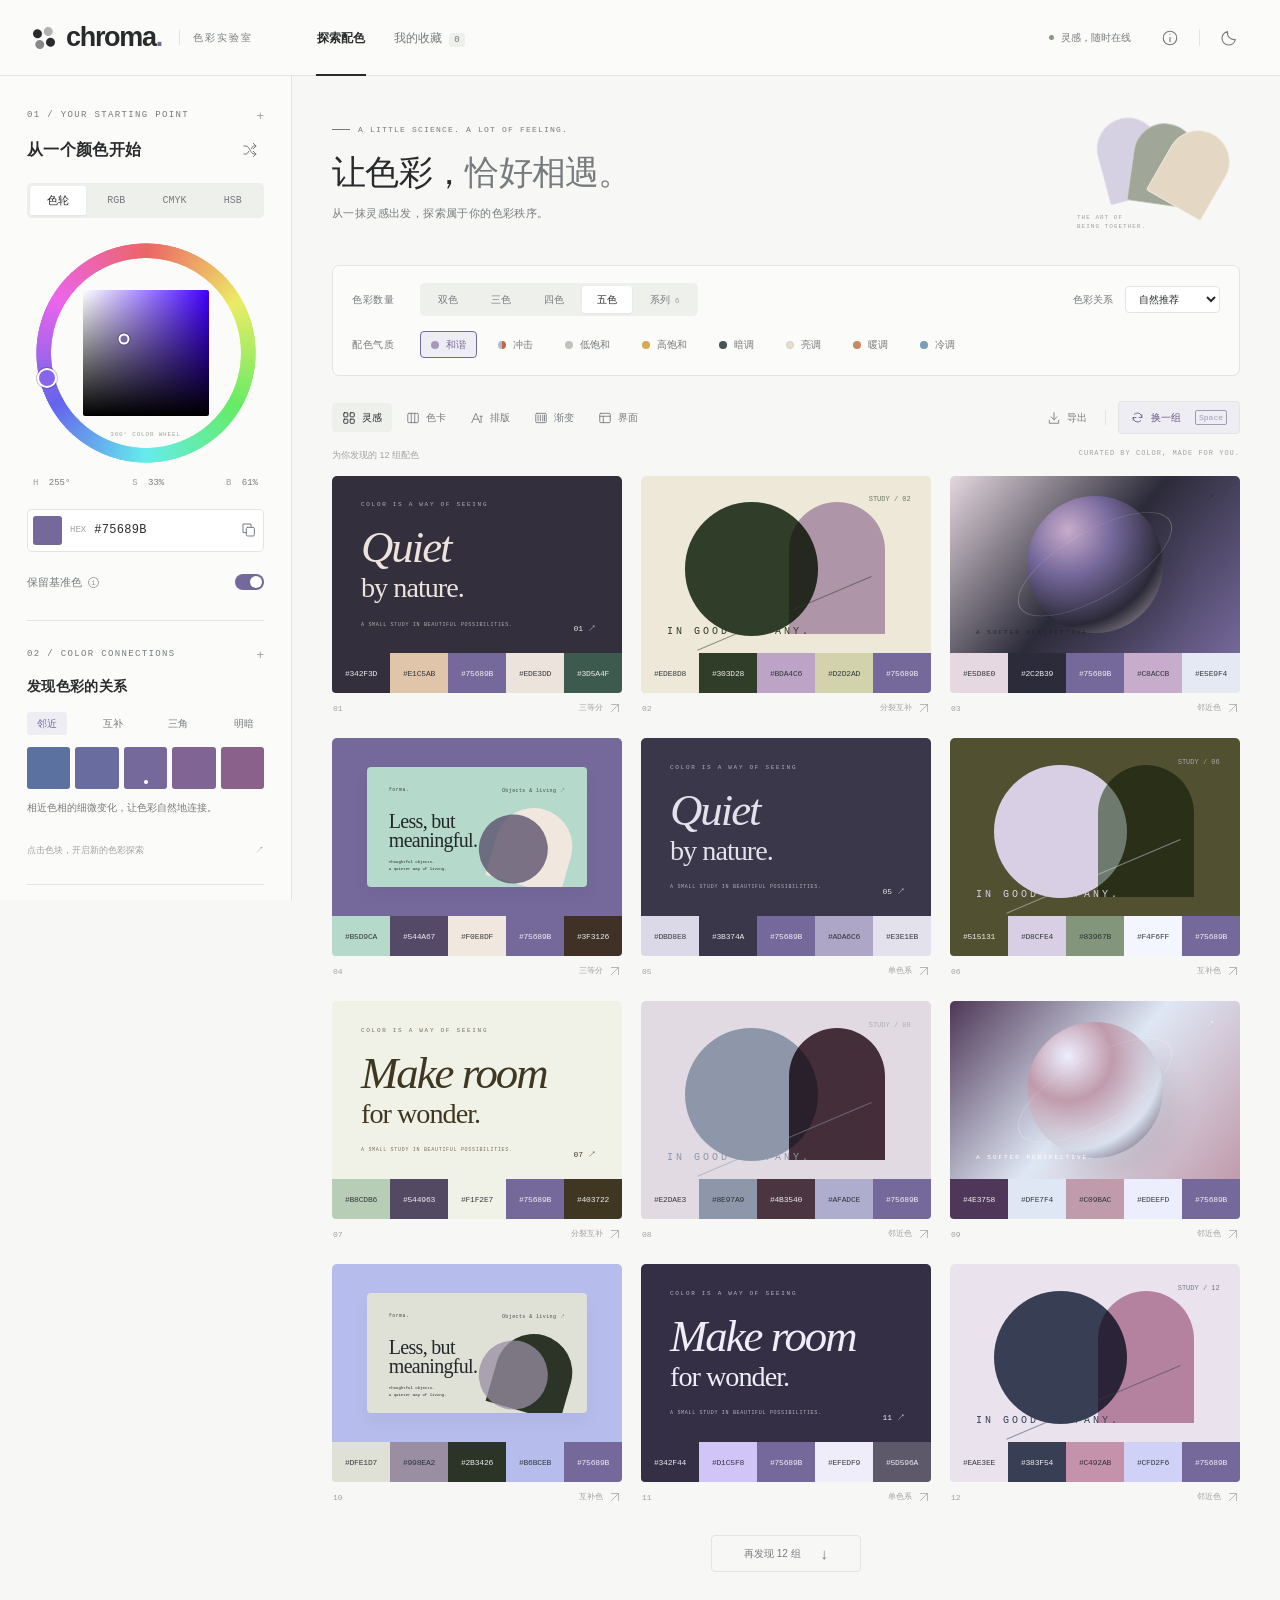
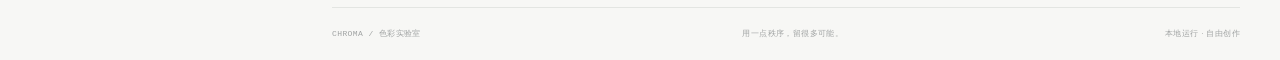
==== index.html @ 56e5e625 "feat: publish offline chroma studio" ====
<!doctype html>
<html lang="zh-CN" data-theme="light">
<head>
  <meta charset="UTF-8">
  <meta name="viewport" content="width=device-width, initial-scale=1.0">
  <meta name="color-scheme" content="light dark">
  <meta name="description" content="一间关于色彩的独立工作室。选择、发现、收藏与导出你的下一组配色。离线可用。">
  <title>CHROMA — 色彩实验室</title>
  <link rel="icon" href="data:image/svg+xml,%3Csvg xmlns='http://www.w3.org/2000/svg' viewBox='0 0 32 32'%3E%3Crect width='32' height='32' rx='8' fill='%2375689b'/%3E%3Ccircle cx='13' cy='13' r='8' fill='%23e9dfcd'/%3E%3Ccircle cx='20' cy='20' r='8' fill='%23d0ccdf'/%3E%3C/svg%3E">
  <link rel="stylesheet" href="styles.css">
</head>
<body>
  <svg class="icon-library" xmlns="http://www.w3.org/2000/svg" aria-hidden="true">
    <symbol id="i-sun" viewBox="0 0 24 24"><circle cx="12" cy="12" r="4"/><path d="M12 2v2m0 16v2M2 12h2m16 0h2M5 5l1.5 1.5m11 11L19 19M5 19l1.5-1.5m11-11L19 5"/></symbol>
    <symbol id="i-moon" viewBox="0 0 24 24"><path d="M20.5 14A9 9 0 0 1 10 3.5 9 9 0 1 0 20.5 14Z"/></symbol>
    <symbol id="i-shuffle" viewBox="0 0 24 24"><path d="M3 6h3c5 0 7 12 12 12h3m-4-4 4 4-4 4M3 18h3c2 0 3-2 4-4m4-4c1-2 2-4 4-4h3m-4-4 4 4-4 4"/></symbol>
    <symbol id="i-refresh" viewBox="0 0 24 24"><path d="M20 7v5h-5M4 17v-5h5"/><path d="M6 6a8 8 0 0 1 13 2l1 4M4 12l1 4a8 8 0 0 0 13 2"/></symbol>
    <symbol id="i-copy" viewBox="0 0 24 24"><rect x="8" y="8" width="12" height="13" rx="2"/><path d="M15 8V3H3v13h5"/></symbol>
    <symbol id="i-heart" viewBox="0 0 24 24"><path d="m12 21-8-8C-3 6 7-1 12 6c5-7 15 0 8 7Z"/></symbol>
    <symbol id="i-grid" viewBox="0 0 24 24"><rect x="3" y="3" width="7" height="7" rx="1"/><rect x="14" y="3" width="7" height="7" rx="1"/><rect x="3" y="14" width="7" height="7" rx="1"/><rect x="14" y="14" width="7" height="7" rx="1"/></symbol>
    <symbol id="i-palette" viewBox="0 0 24 24"><rect x="3" y="4" width="18" height="16" rx="2"/><path d="M9 4v16m6-16v16"/></symbol>
    <symbol id="i-type" viewBox="0 0 24 24"><path d="m3 20 7-16 7 16M6 14h8m3-5h4m-2 0v11"/></symbol>
    <symbol id="i-gradient" viewBox="0 0 24 24"><rect x="3" y="4" width="18" height="16" rx="2"/><path d="M7 7v10m4-10v10m4-10v10m3-10v10"/></symbol>
    <symbol id="i-layout" viewBox="0 0 24 24"><rect x="3" y="4" width="18" height="16" rx="2"/><path d="M3 9h18M9 9v11"/></symbol>
    <symbol id="i-download" viewBox="0 0 24 24"><path d="M12 3v12m-5-5 5 5 5-5M4 16v5h16v-5"/></symbol>
    <symbol id="i-arrow" viewBox="0 0 24 24"><path d="M5 19 19 5M5 5h14v14"/></symbol>
    <symbol id="i-close" viewBox="0 0 24 24"><path d="m6 6 12 12M6 18 18 6"/></symbol>
    <symbol id="i-info" viewBox="0 0 24 24"><circle cx="12" cy="12" r="9"/><path d="M12 11v6m0-10v.1"/></symbol>
    <symbol id="i-check" viewBox="0 0 24 24"><path d="m5 12 4 4L19 6"/></symbol>
  </svg>

  <header class="site-header">
    <a class="brand" href="#" aria-label="CHROMA 色彩实验室首页">
      <span class="brand-mark"><i></i><i></i><i></i><i></i></span>
      <span class="brand-word">chroma<span class="brand-dot">.</span></span>
      <span class="brand-caption">色彩实验室</span>
    </a>
    <nav class="primary-nav" aria-label="主导航">
      <button class="nav-item active" data-page="explore">探索配色</button>
      <button class="nav-item" data-page="favorites">我的收藏 <span id="favorite-count">0</span></button>
    </nav>
    <div class="header-actions">
      <span class="offline-status"><i></i> 灵感，随时在线</span>
      <button id="help-button" class="icon-button" aria-label="使用说明" title="使用说明"><svg><use href="#i-info"/></svg></button>
      <span class="header-divider"></span>
      <button id="theme-button" class="icon-button" aria-label="切换为暗色模式" title="切换明暗模式"><svg><use href="#i-moon"/></svg></button>
    </div>
  </header>

  <div class="workspace">
    <aside class="sidebar" aria-label="选色面板">
      <div class="sidebar-heading"><span class="eyebrow">01 / YOUR STARTING POINT</span><span class="tiny-cross">+</span></div>
      <div class="section-title"><h2>从一个颜色开始</h2><button id="random-color" class="icon-button small" aria-label="随机基准色" title="随机基准色"><svg><use href="#i-shuffle"/></svg></button></div>
      <div class="picker-tabs segmented" role="tablist" aria-label="选色模式">
        <button id="tab-wheel" class="active" role="tab" aria-selected="true" aria-controls="picker-panel" data-picker="wheel">色轮</button>
        <button id="tab-rgb" role="tab" aria-selected="false" aria-controls="picker-panel" data-picker="rgb">RGB</button>
        <button id="tab-cmyk" role="tab" aria-selected="false" aria-controls="picker-panel" data-picker="cmyk">CMYK</button>
        <button id="tab-hsv" role="tab" aria-selected="false" aria-controls="picker-panel" data-picker="hsv">HSB</button>
      </div>
      <div id="picker-panel" role="tabpanel" aria-labelledby="tab-wheel">
        <div id="wheel-panel">
          <div class="wheel-wrap">
            <canvas id="hue-wheel" width="480" height="480" role="slider" tabindex="0" aria-label="色相，方向键调整" aria-valuemin="0" aria-valuemax="360" aria-valuenow="257"></canvas>
            <span id="hue-marker" class="hue-marker"></span>
            <div id="sv-square" class="sv-square" role="group" aria-label="饱和度与明度平面"><span id="sv-marker" class="sv-marker"></span></div>
            <span class="wheel-note">360° COLOR WHEEL</span>
          </div>
          <div class="hsb-summary"><span>H <b id="summary-h">257°</b></span><span>S <b id="summary-s">33%</b></span><span>B <b id="summary-b">61%</b></span></div>
        </div>
        <div id="channel-panel" class="channel-panel" hidden></div>
      </div>
      <div class="hex-control">
        <div class="native-color-wrap"><input id="native-color" type="color" value="#75689b" aria-label="系统颜色选择器"></div>
        <label class="hex-label" for="hex-input">HEX</label>
        <input id="hex-input" type="text" value="#75689B" maxlength="7" spellcheck="false" aria-label="HEX 颜色值" aria-describedby="hex-error">
        <button id="copy-base" class="icon-button small" aria-label="复制基准色"><svg><use href="#i-copy"/></svg></button>
      </div>
      <div id="hex-error" class="input-error" role="status"></div>
      <label class="switch-row" for="lock-base"><span>保留基准色 <span class="hint-dot" title="生成的每组配色中都包含当前颜色">i</span></span><input id="lock-base" type="checkbox" role="switch" checked><span class="switch"></span></label>
      <div class="sidebar-rule"></div>
      <div class="sidebar-heading"><span class="eyebrow">02 / COLOR CONNECTIONS</span><span class="tiny-cross">+</span></div>
      <h2 class="relationship-title">发现色彩的关系</h2>
      <div class="relation-tabs" role="group" aria-label="关联色类型">
        <button class="active" data-relation="analogous" aria-pressed="true">邻近</button><button data-relation="complement" aria-pressed="false">互补</button><button data-relation="triadic" aria-pressed="false">三角</button><button data-relation="tonal" aria-pressed="false">明暗</button>
      </div>
      <div id="related-colors" class="related-colors"></div>
      <p id="relation-description" class="relation-description"></p>
      <p class="micro-note">点击色块，开启新的色彩探索 <span>↗</span></p>
      <div class="sidebar-bottom"><span class="sidebar-bottom-mark">C.</span><p>色彩没有标准答案。<br>让直觉，也参与设计。</p></div>
    </aside>

    <main>
      <section class="intro">
        <div><div class="eyebrow intro-eyebrow"><span class="small-line"></span> A LITTLE SCIENCE. A LOT OF FEELING.</div><h1 id="page-title">让色彩，<span>恰好相遇。</span></h1><p id="page-description">从一抹灵感出发，探索属于你的色彩秩序。</p></div>
        <div class="intro-art" aria-hidden="true"><div></div><div></div><div></div><span>THE ART OF<br>BEING TOGETHER.</span></div>
      </section>

      <section class="generator-controls" aria-label="配色生成设置">
        <div class="control-row"><span class="control-label">色彩数量</span><div class="count-options segmented" role="group" aria-label="色彩数量"><button data-count="2" aria-pressed="false">双色</button><button data-count="3" aria-pressed="false">三色</button><button data-count="4" aria-pressed="false">四色</button><button class="active" data-count="5" aria-pressed="true">五色</button><button data-count="6" aria-pressed="false">系列 <small>6</small></button></div><div class="rule-select-wrap"><label for="harmony-select">色彩关系</label><select id="harmony-select"><option value="auto">自然推荐</option><option value="analogous">邻近色</option><option value="complement">互补色</option><option value="split">分裂互补</option><option value="triadic">三等分</option><option value="tetradic">四等分</option><option value="mono">单色系</option></select></div></div>
        <div class="control-row effects-row"><span class="control-label">配色气质</span><div class="effect-options" role="group" aria-label="配色效果"><button data-effect="harmony" class="active" aria-pressed="true"><i class="effect-dot harmony"></i>和谐</button><button data-effect="impact" aria-pressed="false"><i class="effect-dot impact"></i>冲击</button><button data-effect="muted" aria-pressed="false"><i class="effect-dot muted"></i>低饱和</button><button data-effect="vivid" aria-pressed="false"><i class="effect-dot vivid"></i>高饱和</button><button data-effect="dark" aria-pressed="false"><i class="effect-dot dark"></i>暗调</button><button data-effect="light" aria-pressed="false"><i class="effect-dot light"></i>亮调</button><button data-effect="warm" aria-pressed="false" title="米杏、赭橙与暖红，保留锁定的基准色"><i class="effect-dot warm"></i>暖调</button><button data-effect="cool" aria-pressed="false" title="青蓝与灰紫，保留锁定的基准色"><i class="effect-dot cool"></i>冷调</button></div></div>
      </section>

      <div class="gallery-toolbar">
        <div class="view-options" role="group" aria-label="配色预览样式">
          <button class="active" data-view="mixed" aria-pressed="true" title="灵感预览"><svg><use href="#i-grid"/></svg><span>灵感</span></button>
          <button data-view="palette" aria-pressed="false" title="色卡预览"><svg><use href="#i-palette"/></svg><span>色卡</span></button>
          <button data-view="type" aria-pressed="false" title="排版预览"><svg><use href="#i-type"/></svg><span>排版</span></button>
          <button data-view="gradient" aria-pressed="false" title="渐变预览"><svg><use href="#i-gradient"/></svg><span>渐变</span></button>
          <button data-view="ui" aria-pressed="false" title="界面预览"><svg><use href="#i-layout"/></svg><span>界面</span></button>
        </div>
        <div class="gallery-actions"><button id="export-button" class="text-button" title="导出当前配色"><svg><use href="#i-download"/></svg><span>导出</span></button><span class="toolbar-divider"></span><button id="generate-button" class="generate-button"><svg><use href="#i-refresh"/></svg>换一组 <kbd>Space</kbd></button></div>
      </div>
      <div class="collection-heading"><span id="collection-description">为你发现的 12 组配色</span><span id="generation-label">CURATED BY COLOR, MADE FOR YOU.</span></div>
      <section id="palette-grid" class="palette-grid" aria-label="推荐配色"></section>
      <div id="empty-state" class="empty-state" hidden><svg><use href="#i-heart"/></svg><h2>给喜欢的色彩，留一个位置。</h2><p>点击配色卡片上的爱心，即可收藏到这里。</p><button id="back-explore" class="primary-button">去发现配色 <span>↗</span></button></div>
      <button id="load-more" class="load-more">再发现 12 组 <span>↓</span></button>
      <footer class="main-footer"><span>CHROMA / 色彩实验室</span><span>用一点秩序，留很多可能。</span><span>本地运行 · 自由创作</span></footer>
    </main>
  </div>

  <dialog id="palette-dialog" class="palette-dialog" aria-labelledby="detail-name">
    <div class="dialog-heading"><div><span class="eyebrow">A CLOSER LOOK</span><h2 id="detail-name">配色详情</h2></div><button class="icon-button close-dialog" aria-label="关闭配色详情"><svg><use href="#i-close"/></svg></button></div>
    <div id="detail-preview" class="detail-preview"></div>
    <div class="detail-section-heading"><h3>你的色彩配方</h3><span>点击色值复制 · 点击箭头设为基准色</span></div>
    <div id="detail-colors" class="detail-colors"></div>
    <section class="contrast-section" aria-label="文字对比度检查"><div class="contrast-heading"><h3>让美感，也清晰可读。</h3><span>WCAG 2.2 / sRGB</span></div><div class="contrast-controls"><label>文字色<select id="contrast-foreground"></select></label><button id="swap-contrast" class="icon-button small" aria-label="交换文字色和背景色"><svg><use href="#i-shuffle"/></svg></button><label>背景色<select id="contrast-background"></select></label></div><div class="contrast-result"><div id="contrast-example"><strong>Aa 文字示例</strong><span>Good colors speak clearly.</span></div><div class="contrast-score"><strong id="contrast-ratio"></strong><div id="contrast-badges"></div></div></div><p class="contrast-note">普通文字 AA ≥ 4.5:1，AAA ≥ 7:1；大字 AA ≥ 3:1。界面预览仅演示配色，请以实际文字色和背景色检查。</p></section>
    <div class="dialog-actions"><button id="detail-save" class="secondary-button"><svg><use href="#i-heart"/></svg>收藏配色</button><div><button id="detail-copy" class="secondary-button"><svg><use href="#i-copy"/></svg>复制色值</button><button id="detail-svg" class="primary-button"><svg><use href="#i-download"/></svg>导出 SVG</button></div></div>
  </dialog>

  <dialog id="export-dialog" class="export-dialog" aria-labelledby="export-title"><div class="dialog-heading"><div><span class="eyebrow">TAKE YOUR COLORS WITH YOU</span><h2 id="export-title">把灵感带走</h2></div><button class="icon-button close-dialog" aria-label="关闭导出"><svg><use href="#i-close"/></svg></button></div><p id="export-description"></p><div class="export-options segmented" role="group" aria-label="导出格式"><button data-format="css" class="active" aria-pressed="true">CSS 变量</button><button data-format="json" aria-pressed="false">JSON</button><button data-format="svg" aria-pressed="false">SVG 色卡</button></div><pre id="export-preview" tabindex="0"></pre><div class="dialog-actions"><span id="export-file-label" class="mono"></span><div><button id="copy-export" class="secondary-button"><svg><use href="#i-copy"/></svg>复制</button><button id="download-export" class="primary-button"><svg><use href="#i-download"/></svg>下载文件</button></div></div></dialog>

  <dialog id="help-dialog" class="help-dialog" aria-labelledby="help-title"><div class="dialog-heading"><div><span class="eyebrow">A SMALL GUIDE</span><h2 id="help-title">好配色，从探索开始。</h2></div><button class="icon-button close-dialog" aria-label="关闭使用说明"><svg><use href="#i-close"/></svg></button></div><div class="help-content"><p><b>01 / 定义一种颜色</b>拖动色轮选择色相，在中心方块选择饱和度和明度；也可以输入 HEX，或切换 RGB、CMYK、HSB 数值。色轮支持方向键，HSB 与 HSV 含义相同。</p><p><b>02 / 决定相处的方式</b>选择 2–6 种颜色、色彩关系和配色气质。打开「保留基准色」，每组配色都会包含这个准确色值；其他颜色随气质变化。关闭后，基准色也会随风格微调。</p><p><b>03 / 放进真实的设计里</b>切换色卡、排版、渐变、界面预览。点击预览查看所有色值与文字对比度，点击小色块直接复制 HEX。按空格换一组，按 Esc 关闭弹窗。</p><p><b>04 / 带走你的灵感</b>收藏保存在当前浏览器中，可导出 CSS、JSON 或 SVG。清理浏览器数据会移除收藏，建议导出留存。所有功能离线可用，不上传数据。</p><p class="help-footnote">CMYK 为无 ICC 色彩配置的屏幕近似换算；印刷前请根据纸张、油墨与印刷配置打样。推荐由色彩关系与明暗、饱和度规则生成，视觉预览帮助你做最后的判断。</p></div></dialog>
  <div id="toast" class="toast" role="status" aria-live="polite"><svg><use href="#i-check"/></svg><span></span></div>
  <script src="color-engine.js"></script>
  <script src="app.js"></script>
</body>
</html>
---- styles.css ----
/* CHROMA — a quiet frame for expressive colors. */
:root{--bg:#f7f7f5;--surface:#fff;--panel:#fbfbf9;--ink:#282a2b;--muted:#777b7d;--faint:#a0a3a3;--line:#e3e5e2;--soft:#eef0ec;--accent:#75689b;--accent-soft:#efedf4;--generate-ink:#65577e;--shadow:0 20px 80px #2020201a;--radius:7px;--sans:"Inter","Segoe UI","PingFang SC","Microsoft YaHei",sans-serif;--mono:"SFMono-Regular",Consolas,"Liberation Mono",monospace;color-scheme:light}
html[data-theme=dark]{--bg:#181a1c;--surface:#222527;--panel:#1d2022;--ink:#e4e6e4;--muted:#a0a5a5;--faint:#747b7c;--line:#353a3b;--soft:#2b3032;--accent:#b1a0d3;--accent-soft:#353041;--generate-ink:#d0c3e2;--shadow:0 20px 80px #0006;color-scheme:dark}
*{box-sizing:border-box}html{scroll-behavior:smooth}body{margin:0;color:var(--ink);background:var(--bg);font:13px/1.5 var(--sans);-webkit-font-smoothing:antialiased}button,input,select{font:inherit}button,a,input,select{-webkit-tap-highlight-color:transparent}button{cursor:pointer;color:inherit}button{border:0;background:none}button:disabled{cursor:default;opacity:.35}a{color:inherit;text-decoration:none}button,input,select{outline-offset:4px}button:focus-visible,a:focus-visible,input:focus-visible,select:focus-visible,[tabindex]:focus-visible{outline:2px solid var(--accent)}input[type=text],input[type=number],select{color:var(--ink)}svg{width:18px;height:18px;fill:none;stroke:currentColor;stroke-width:1.5;stroke-linecap:round;stroke-linejoin:round;flex-shrink:0}.icon-library{position:absolute;width:0;height:0;overflow:hidden}[hidden]{display:none!important}.mono,kbd{font-family:var(--mono)}.eyebrow{font:9px/1.4 var(--mono);letter-spacing:1.35px;color:var(--muted)}.icon-button{display:inline-flex;align-items:center;justify-content:center;width:34px;height:34px;border-radius:5px;color:var(--muted);padding:0;transition:background .18s,color .18s}.icon-button:hover{background:var(--soft);color:var(--ink)}.icon-button.small{width:28px;height:28px}.icon-button.small svg{width:16px;height:16px}.site-header{height:76px;padding:0 34px;display:flex;align-items:center;border-bottom:1px solid var(--line);background:var(--panel);position:sticky;top:0;z-index:30;gap:44px}.brand{display:flex;align-items:center;gap:10px;flex-shrink:0}.brand-mark{display:grid;grid-template-columns:9px 9px;grid-template-rows:9px 9px;gap:2px;transform:rotate(-12deg);margin-right:2px}.brand-mark i{display:block;background:var(--ink);border-radius:50%}.brand-mark i:nth-child(2){opacity:.35}.brand-mark i:nth-child(3){opacity:.55}.brand-word{font-size:27px;font-weight:650;letter-spacing:-1.3px;line-height:1}.brand-dot{color:var(--accent)}.brand-caption{font-size:10px;color:var(--muted);letter-spacing:2px;border-left:1px solid var(--line);padding-left:13px;margin-left:7px}.primary-nav{display:flex;height:100%;gap:27px;margin-left:19px}.nav-item{height:100%;font-size:12px;color:var(--muted);position:relative;padding:0 1px}.nav-item.active{color:var(--ink);font-weight:600}.nav-item.active:after{content:"";height:2px;background:var(--ink);position:absolute;bottom:-1px;left:0;right:0}.nav-item span{font:9px var(--mono);padding:2px 5px;background:var(--soft);border-radius:3px;margin-left:4px}.header-actions{margin-left:auto;display:flex;align-items:center;gap:10px}.offline-status{font-size:10px;color:var(--muted);margin-right:12px;display:flex;align-items:center;gap:7px}.offline-status i{width:5px;height:5px;background:#859a82;border-radius:50%}.header-divider{height:17px;width:1px;background:var(--line);margin:0 2px}.workspace{display:grid;grid-template-columns:292px minmax(0,1fr);max-width:1920px;margin:0 auto}.sidebar{padding:30px 27px 20px;border-right:1px solid var(--line);background:var(--panel);position:sticky;top:76px;height:calc(100dvh - 76px);overflow-y:auto;scrollbar-width:thin;scrollbar-color:var(--line) transparent}.sidebar-heading{display:flex;justify-content:space-between;align-items:center}.tiny-cross{color:var(--faint);font-size:13px}.section-title{display:flex;align-items:center;justify-content:space-between;margin:10px 0 19px}h2{font-size:16px;letter-spacing:.3px;margin:0;font-weight:600}.segmented{display:flex;align-items:center;border-radius:5px;background:var(--soft);padding:3px;gap:2px}.segmented button{border-radius:3px;color:var(--muted);transition:background .18s,color .18s;white-space:nowrap}.segmented button.active{background:var(--surface);color:var(--ink);box-shadow:0 1px 3px #0000000d}.picker-tabs button{font:10px var(--mono);flex:1;padding:7px 0}.picker-tabs button:first-child{font:11px var(--sans)}.wheel-wrap{position:relative;margin:17px auto 2px;width:236px;height:236px;max-width:100%}#hue-wheel{width:100%;height:100%;touch-action:none;cursor:crosshair;display:block;border-radius:50%}.hue-marker{position:absolute;top:50%;left:50%;width:16px;height:16px;box-shadow:0 0 0 2px #fff,0 0 0 3px #0003;pointer-events:none;border-radius:50%;transform:translate(-50%,-50%)}.sv-square{position:absolute;width:126px;height:126px;left:50%;top:50%;transform:translate(-50%,-50%);background-color:red;background-image:linear-gradient(to top,#000,transparent),linear-gradient(to right,#fff,transparent);cursor:crosshair;touch-action:none;border-radius:2px}.sv-marker{position:absolute;width:11px;height:11px;border:2px solid white;box-shadow:0 0 0 1px #0005;border-radius:50%;transform:translate(-50%,-50%);pointer-events:none}.wheel-note{position:absolute;bottom:33px;left:0;right:0;text-align:center;font:6px var(--mono);letter-spacing:.8px;pointer-events:none;color:var(--faint)}.hsb-summary{display:flex;justify-content:space-between;font:9px var(--mono);color:var(--faint);margin:7px 6px 21px}.hsb-summary b{color:var(--muted);font-weight:400;margin-left:5px}.hex-control{height:43px;display:flex;align-items:center;border:1px solid var(--line);background:var(--surface);border-radius:5px;padding:5px;gap:8px}.native-color-wrap{width:29px;height:29px;border-radius:3px;overflow:hidden;flex-shrink:0;position:relative}.native-color-wrap input{position:absolute;inset:-5px;width:40px;height:40px;padding:0;border:0;cursor:pointer}.hex-label{color:var(--faint);font:9px var(--mono)}#hex-input{min-width:0;width:100%;background:none;border:0;font:12px var(--mono);text-transform:uppercase;padding:0;letter-spacing:.3px}#hex-input:focus{outline:none}.hex-control:focus-within{border-color:var(--accent)}.input-error{font-size:10px;color:#b14e4e;min-height:9px;margin-top:3px}.switch-row{display:flex;align-items:center;position:relative;cursor:pointer;font-size:11px;margin:5px 0;color:var(--muted);height:27px}.switch-row>span:first-child{display:flex;align-items:center;gap:6px}.hint-dot{font:8px var(--mono);width:11px;height:11px;border:1px solid var(--faint);display:inline-flex;align-items:center;justify-content:center;border-radius:50%;color:var(--faint)}.switch-row input{position:absolute;right:0;width:30px;height:18px;opacity:0}.switch{margin-left:auto;width:29px;height:16px;border-radius:12px;background:var(--line);transition:background .2s;pointer-events:none}.switch:after{content:"";display:block;width:12px;height:12px;margin:2px;background:#fff;border-radius:50%;box-shadow:0 1px 2px #0002;transition:transform .2s}.switch-row input:checked+.switch{background:var(--accent)}.switch-row input:checked+.switch:after{transform:translateX(13px)}.switch-row input:focus-visible+.switch{outline:2px solid var(--accent);outline-offset:3px}.sidebar-rule{height:1px;background:var(--line);margin:24px 0}.relationship-title{margin:12px 0 15px;font-size:14px}.relation-tabs{display:flex;justify-content:space-between;gap:5px;margin-bottom:12px}.relation-tabs button{font-size:10px;color:var(--muted);padding:4px 10px;border-radius:3px}.relation-tabs button.active{background:var(--accent-soft);color:var(--accent)}.related-colors{display:flex;gap:5px}.related-swatch{height:42px;border-radius:3px;flex:1;position:relative;transition:transform .16s}.related-swatch:hover{transform:translateY(-3px)}.related-swatch.is-base:after{content:"";position:absolute;width:4px;height:4px;background:currentColor;border-radius:50%;bottom:5px;left:calc(50% - 2px)}.relation-description{color:var(--muted);font-size:10px;line-height:1.8;min-height:36px;margin:10px 0 0}.micro-note{font-size:9px;color:var(--faint);display:flex;justify-content:space-between;margin:9px 0}.sidebar-bottom{display:flex;gap:12px;align-items:center;border-top:1px solid var(--line);padding-top:21px;margin-top:26px;color:var(--faint)}.sidebar-bottom-mark{font:italic 29px Georgia,serif}.sidebar-bottom p{font-size:9px;line-height:1.9;margin:0;letter-spacing:.6px}.channel-panel{height:279px;padding:24px 0 7px;display:flex;flex-direction:column;justify-content:center;gap:19px}.channel-row{display:grid;grid-template-columns:1fr 50px;gap:7px}.channel-label{font-size:10px;color:var(--muted);display:flex;align-items:center;gap:7px}.channel-label b{font:11px var(--mono);width:12px;color:var(--ink)}.channel-row input[type=number]{width:50px;border:1px solid var(--line);background:var(--surface);border-radius:3px;font:11px var(--mono);padding:3px 2px 3px 5px}.channel-row input[type=range]{grid-column:1/-1;width:100%;margin:0;appearance:none;height:7px;border-radius:5px;cursor:pointer}.channel-row input[type=range]::-webkit-slider-thumb{appearance:none;width:13px;height:13px;border:2px solid white;border-radius:50%;background:var(--ink);box-shadow:0 0 0 1px #0003}.channel-row input[type=range]::-moz-range-thumb{width:10px;height:10px;border:2px solid white;border-radius:50%;background:var(--ink)}.channel-note{font-size:9px;color:var(--faint);line-height:1.7;margin:0}.channel-panel:has(.channel-row:nth-child(4)){gap:11px}
main{padding:36px 40px 0;min-width:0}.intro{display:flex;justify-content:space-between;align-items:center;gap:20px;margin-bottom:31px;min-height:122px}.intro-eyebrow{display:flex;align-items:center;gap:8px;font-size:8px;letter-spacing:1.2px}.small-line{width:18px;height:1px;background:var(--muted)}h1{font-size:34px;letter-spacing:-.7px;font-weight:500;line-height:1.5;margin:12px 0 7px}h1 span{color:var(--muted)}.intro p{font-size:11px;color:var(--muted);letter-spacing:.4px;margin:0}.intro-art{width:158px;height:115px;position:relative;margin-right:8px;flex-shrink:0}.intro-art>div{position:absolute;width:63px;height:82px;border:1px solid #fff6;border-radius:40px 40px 3px 3px;transform:rotate(-15deg);background:#d6d1e2;top:1px;left:25px}.intro-art>div:nth-child(2){left:58px;top:7px;transform:rotate(8deg);background:#a0a798}.intro-art>div:nth-child(3){left:88px;top:13px;transform:rotate(30deg);background:#e4d8c4}.intro-art>span{position:absolute;left:3px;bottom:0;font:6px/1.5 var(--mono);letter-spacing:1px;color:var(--faint)}.generator-controls{border:1px solid var(--line);border-radius:var(--radius);background:var(--panel);padding:17px 19px;display:flex;flex-direction:column;gap:15px}.control-row{display:flex;align-items:center;gap:19px;min-width:0}.control-label{font-size:10px;color:var(--muted);flex-shrink:0;letter-spacing:.6px;width:49px}.count-options{gap:3px}.count-options button{padding:6px 15px;font-size:10px}.count-options small{font:8px var(--mono);color:var(--faint);margin-left:2px}.rule-select-wrap{display:flex;align-items:center;gap:12px;margin-left:auto;color:var(--muted);font-size:10px}.rule-select-wrap select{border:1px solid var(--line);border-radius:4px;padding:6px 24px 6px 9px;background:var(--surface);font-size:10px;max-width:130px}.effect-options{display:flex;gap:10px;flex-wrap:wrap}.effect-options button{font-size:10px;border:1px solid transparent;border-radius:4px;display:flex;align-items:center;gap:7px;padding:5px 10px;color:var(--muted)}.effect-options button:hover{background:var(--soft)}.effect-options button.active{border-color:var(--accent);color:var(--accent);background:var(--accent-soft)}.effect-dot{width:8px;height:8px;display:block;border-radius:50%;background:#a79ab8}.effect-dot.impact{background:linear-gradient(90deg,#b2b9ce 50%,#b76b42 50%)}.effect-dot.muted{background:#c3c1bc}.effect-dot.vivid{background:#d4ab50}.effect-dot.dark{background:#475354}.effect-dot.light{background:#e6dfcf;border:1px solid #d8cfbc}.effect-dot.warm{background:#c98961}.effect-dot.cool{background:#7b9eb5}.gallery-toolbar{display:flex;align-items:center;justify-content:space-between;margin:25px 0 15px;gap:12px}.view-options{display:flex;gap:4px}.view-options button{display:flex;align-items:center;gap:6px;color:var(--muted);font-size:10px;padding:7px 10px;border-radius:4px}.view-options button svg{width:14px;height:14px}.view-options button:hover{background:var(--soft)}.view-options button.active{background:var(--soft);color:var(--ink)}.gallery-actions{display:flex;align-items:center;gap:9px}.text-button{display:flex;align-items:center;gap:6px;color:var(--muted);font-size:10px;padding:6px}.text-button svg{width:14px;height:14px}.toolbar-divider{height:15px;width:1px;background:var(--line);margin:0 3px}.generate-button{display:flex;align-items:center;gap:7px;font-size:10px;background:var(--accent-soft);color:var(--generate-ink);border:1px solid var(--line);padding:8px 12px;border-radius:4px;white-space:nowrap;transition:background .18s,border-color .18s}.generate-button:hover{background:var(--soft);border-color:var(--accent)}.generate-button svg{width:13px;height:13px}.generate-button kbd{font-size:8px;font-weight:400;opacity:.55;border:1px solid currentColor;border-radius:2px;padding:0 3px;margin-left:7px;line-height:13px}.collection-heading{display:flex;justify-content:space-between;color:var(--faint);font-size:9px;margin-bottom:13px}.collection-heading>span:last-child{font:7px var(--mono);letter-spacing:1px}.palette-grid{display:grid;grid-template-columns:repeat(3,minmax(0,1fr));gap:24px 19px}.palette-card{position:relative;min-width:0;animation:appear .35s ease both}.card-art{width:100%;height:auto;aspect-ratio:1.63;position:relative;overflow:hidden;border-radius:5px 5px 0 0;display:block;text-align:left;padding:0;isolation:isolate}.card-art:focus-visible{outline-offset:2px;z-index:2}.favorite-button{position:absolute;top:10px;right:10px;width:26px;height:26px;display:flex;align-items:center;justify-content:center;border-radius:50%;background:#ffffffdf;color:#4c4b4f;opacity:0;transform:translateY(-3px);transition:opacity .16s,transform .16s;box-shadow:0 1px 7px #0000000a}.favorite-button svg{width:13px;height:13px}.palette-card:hover .favorite-button,.palette-card:focus-within .favorite-button,.favorite-button.saved{opacity:1;transform:none}.favorite-button.saved svg{fill:currentColor}.favorite-button.saved{background:#ffffffec;color:#75689b}.palette-strip{display:flex;height:40px;overflow:hidden;border-radius:0 0 4px 4px}.palette-strip button{flex:1;min-width:0;padding:0;position:relative;display:flex;align-items:center;justify-content:center;transition:flex .2s}.palette-strip button span{font:8px var(--mono);letter-spacing:-.2px;opacity:.9}.palette-strip button:hover{flex:1.3}.card-meta{display:flex;justify-content:space-between;align-items:center;padding:9px 1px 0}.card-number{font:8px var(--mono);color:var(--faint)}.card-meta>button{display:flex;align-items:center;gap:6px;padding:0;color:var(--faint);font-size:8px}.card-meta>button svg{width:12px;height:12px}.preview{position:relative;width:100%;height:100%;overflow:hidden}.preview-type{display:flex;flex-direction:column;justify-content:center;padding:9% 10%;background:var(--p0);color:var(--p1)}.preview-type .preview-label{font:6px var(--mono);letter-spacing:1.7px;opacity:.7;margin-bottom:8%}.preview-type .preview-big{font:italic clamp(27px,3.5vw,65px)/.9 Georgia,"Times New Roman",serif;letter-spacing:-2px}.preview-type .preview-big span{font-style:normal;font-weight:400;display:block;font-size:.63em;letter-spacing:-1px;margin-top:8px}.preview-type .preview-foot{font:5px var(--mono);letter-spacing:.7px;opacity:.7;margin-top:9%}.preview-type .type-index{position:absolute;bottom:11%;right:9%;font:8px var(--mono)}.preview-poster{background:var(--p0);color:var(--p1)}.poster-circle{position:absolute;width:46%;aspect-ratio:1;top:15%;left:15%;border-radius:50%;background:var(--p1)}.poster-arch{position:absolute;width:33%;height:74%;top:15%;right:16%;background:var(--p2);border-radius:100px 100px 0 0;mix-blend-mode:multiply}.poster-line{position:absolute;width:65%;height:1px;background:currentColor;bottom:22%;left:17%;opacity:.5;transform:rotate(-23deg)}.poster-number{position:absolute;top:11%;right:7%;font:7px var(--mono);opacity:.65}.poster-word{position:absolute;bottom:9%;left:9%;font:10px var(--mono);letter-spacing:3px}.preview-gradient{display:flex;align-items:center;justify-content:center;background:linear-gradient(130deg,var(--p0),var(--p1) 50%,var(--p2))}.gradient-orb{width:47%;aspect-ratio:1;border-radius:50%;background:radial-gradient(circle at 30% 25%,var(--p3),var(--p2) 32%,var(--p1) 68%,var(--p0));box-shadow:inset -6px -8px 18px #00000015,15px 18px 22px #00000010;position:relative}.gradient-orb:after{content:"";position:absolute;inset:-14%;border:1px solid #ffffff40;border-radius:50%;transform:rotate(-30deg) scaleY(.38)}.gradient-caption{position:absolute;bottom:10%;left:9%;font:6px var(--mono);letter-spacing:2px;color:var(--pt0)}.gradient-corner{position:absolute;top:10%;right:9%;font:7px var(--mono);color:var(--pt0)}.preview-ui{background:var(--p3);padding:10% 12%;display:flex;align-items:center;justify-content:center}.mini-ui{background:var(--p0);color:var(--pt0);width:100%;height:100%;border-radius:4px;box-shadow:0 8px 18px #0000000a;padding:9% 10%;position:relative;overflow:hidden}.mini-ui-nav{display:flex;justify-content:space-between;font:5px var(--mono);letter-spacing:.4px;margin-bottom:10%;opacity:.8}.mini-ui-main{position:relative;z-index:1;width:65%}.mini-ui-main strong{font:20px/.95 Georgia,serif;letter-spacing:-.7px;display:block}.mini-ui-main p{font:4px/1.7 var(--mono);margin:8% 0}.mini-ui-button{display:inline-block;font:4px var(--mono);padding:5px 8px;border-radius:2px;background:var(--p1);color:var(--pt1)}.mini-ui-shape{position:absolute;background:var(--p2);height:66%;width:35%;right:7%;bottom:0;border-radius:80px 80px 0 0;transform:rotate(16deg)}.mini-ui-shape:after{content:"";position:absolute;width:90%;aspect-ratio:1;top:15%;left:-20%;border-radius:50%;background:var(--p1);opacity:.75}.preview-palette{display:flex;align-items:stretch}.preview-palette>div{flex:1;display:flex;align-items:flex-end;justify-content:center;padding-bottom:12%;font:8px var(--mono)}.load-more{display:flex;align-items:center;gap:20px;margin:32px auto 35px;border:1px solid var(--line);border-radius:4px;font-size:10px;padding:10px 32px;color:var(--muted);transition:background .2s}.load-more:hover{background:var(--surface)}.load-more span{font-size:15px;line-height:1}.main-footer{border-top:1px solid var(--line);padding:20px 0;display:flex;justify-content:space-between;gap:12px;font-size:8px;color:var(--faint);letter-spacing:.4px}.main-footer>span:first-child{font:8px var(--mono)}.empty-state{text-align:center;padding:75px 20px 100px}.empty-state>svg{width:32px;height:32px;color:var(--faint);margin-bottom:20px}.empty-state h2{font-size:19px;font-weight:400}.empty-state p{font-size:12px;color:var(--muted);margin-bottom:25px}.empty-state .primary-button{margin:auto}
dialog{color:var(--ink);background:var(--panel);border:1px solid var(--line);border-radius:12px;box-shadow:var(--shadow);padding:27px;width:min(720px,calc(100% - 32px));max-height:calc(100dvh - 48px);overflow:auto;scrollbar-width:thin}dialog::backdrop{background:#11161f66;backdrop-filter:blur(5px)}.dialog-heading{display:flex;justify-content:space-between;align-items:flex-start;margin-bottom:22px}.dialog-heading h2{font-size:24px;font-weight:500;margin-top:7px}.dialog-heading .eyebrow{font-size:8px}.detail-preview{height:212px;border-radius:5px;overflow:hidden}.detail-preview .preview-big{font-size:76px}.detail-preview .preview-type{padding:22px 45px}.detail-preview .preview-label{margin-bottom:16px}.detail-preview .preview-foot{margin-top:17px}.detail-preview .mini-ui{max-width:300px;padding:15px 25px}.detail-preview .mini-ui-nav{margin-bottom:16px}.detail-preview .preview-ui{padding:15px}.detail-section-heading{display:flex;align-items:center;justify-content:space-between;margin:24px 0 12px;gap:10px}h3{font-size:12px;font-weight:500;margin:0}.detail-section-heading>span{font-size:9px;color:var(--faint)}.detail-colors{display:grid;grid-template-columns:repeat(var(--count),minmax(0,1fr));gap:8px}.detail-color{min-width:0}.detail-color .color-sample{height:61px;border-radius:4px;display:flex;align-items:center;justify-content:center;position:relative}.color-sample .icon-button{color:inherit;opacity:0}.color-sample:hover .icon-button,.color-sample:focus-within .icon-button{opacity:1;background:#ffffff30}.detail-color .color-code{font:10px var(--mono);padding:9px 0 4px;display:block}.detail-color p{font:8px/1.7 var(--mono);margin:0;color:var(--muted);white-space:pre-line}.detail-color .base-this{font-size:9px;color:var(--accent);padding:7px 0 0}.contrast-section{margin-top:24px;border-top:1px solid var(--line);padding-top:19px}.contrast-heading{display:flex;justify-content:space-between;align-items:center}.contrast-heading>span{font:8px var(--mono);color:var(--faint)}.contrast-controls{display:flex;align-items:flex-end;gap:12px;margin:15px 0}.contrast-controls label{font-size:9px;color:var(--muted);display:flex;flex-direction:column;gap:6px;flex:1}.contrast-controls select{font:10px var(--mono);border:1px solid var(--line);background:var(--surface);padding:7px;border-radius:4px;width:100%}.contrast-result{display:flex;align-items:center;gap:23px}#contrast-example{flex:1;padding:17px 20px;border-radius:4px;display:flex;flex-direction:column;gap:5px}#contrast-example strong{font-size:20px;font-weight:500}#contrast-example span{font:9px var(--mono)}.contrast-score{width:180px}.contrast-score>strong{font:27px var(--mono);letter-spacing:-1px}#contrast-badges{display:flex;flex-wrap:wrap;gap:5px;margin-top:8px}.contrast-badge{font-size:8px;border:1px solid var(--line);border-radius:3px;padding:2px 5px;color:var(--muted)}.contrast-badge.pass{color:#4f795f;background:#86ac8612;border-color:#86ac8660}.contrast-badge.fail{color:#ad6d50;background:#b57d5410;border-color:#b57d5440}.contrast-note{font-size:9px;line-height:1.7;color:var(--faint);margin:12px 0 0}.dialog-actions{display:flex;justify-content:space-between;align-items:center;gap:10px;border-top:1px solid var(--line);padding-top:19px;margin-top:23px}.dialog-actions>div{display:flex;gap:9px}.primary-button,.secondary-button{display:inline-flex;align-items:center;justify-content:center;gap:7px;font-size:10px;padding:9px 13px;border-radius:4px;white-space:nowrap}.primary-button{background:var(--ink);color:var(--bg)}.primary-button:hover{opacity:.85}.secondary-button{border:1px solid var(--line);background:var(--surface);color:var(--muted)}.secondary-button:hover{color:var(--ink);background:var(--soft)}.primary-button svg,.secondary-button svg{width:14px;height:14px}.secondary-button.saved{color:var(--accent)}.secondary-button.saved svg{fill:currentColor}.export-dialog{width:min(640px,calc(100% - 32px))}.export-dialog>p{font-size:11px;color:var(--muted);line-height:1.8}.export-options{display:inline-flex;margin:5px 0 14px}.export-options button{font-size:11px;padding:7px 19px}#export-preview{background:var(--soft);border:1px solid var(--line);font:10px/1.8 var(--mono);padding:16px;border-radius:5px;max-height:300px;overflow:auto;white-space:pre-wrap;overflow-wrap:anywhere;margin:0;color:var(--muted)}#export-file-label{font-size:9px;color:var(--faint)}.help-dialog{width:min(560px,calc(100% - 32px))}.help-content p{font-size:12px;line-height:1.9;color:var(--muted);margin:0 0 20px}.help-content b{display:block;color:var(--ink);font-size:12px;font-weight:500;margin-bottom:5px}.help-content .help-footnote{font-size:10px;border-top:1px solid var(--line);padding-top:17px;margin-bottom:0}.toast{position:fixed;bottom:30px;left:50%;transform:translate(-50%,10px);display:flex;align-items:center;gap:9px;padding:12px 19px;background:var(--ink);color:var(--bg);border:1px solid #ffffff15;border-radius:6px;box-shadow:0 8px 30px #0002;font-size:11px;z-index:100;opacity:0;pointer-events:none;transition:opacity .2s,transform .2s;max-width:calc(100% - 32px)}.toast svg{width:15px;height:15px}.toast.visible{opacity:1;transform:translate(-50%,0)}@keyframes appear{from{opacity:0;transform:translateY(6px)}to{opacity:1;transform:none}}
@media(min-width:1650px){main{padding:43px 50px 0}.workspace{grid-template-columns:310px minmax(0,1fr)}.sidebar{padding:35px}.palette-grid{gap:28px 24px}.intro{margin-bottom:35px}h1{font-size:40px}.generator-controls{padding:20px 23px}.preview-type .preview-big{font-size:61px}}
@media(max-width:1240px){.site-header{padding:0 25px;gap:23px}.primary-nav{margin-left:0;gap:22px}.workspace{grid-template-columns:268px minmax(0,1fr)}.sidebar{padding:27px 20px}.wheel-wrap{width:226px;height:226px}.sv-square{width:120px;height:120px}main{padding:29px 27px 0}.intro-art{width:140px;transform:scale(.9);transform-origin:right center;margin:0}.control-row{gap:12px}.count-options button{padding:6px 11px}.effect-options{gap:4px}.effect-options button{padding:5px 8px}.rule-select-wrap label{display:none}.palette-grid{gap:21px 15px}.palette-strip button span{font-size:7px}.view-options button{padding:7px 8px;gap:4px}.gallery-actions{gap:5px}.generate-button kbd{display:none}.collection-heading>span:last-child{font-size:6px;letter-spacing:.6px}}
@media(max-width:1050px){.offline-status{display:none}.palette-grid{grid-template-columns:repeat(2,minmax(0,1fr))}.intro-art{display:none}.control-row{gap:14px}.rule-select-wrap{margin-left:0}.rule-select-wrap select{max-width:108px;padding-right:7px}.count-options button{padding:6px 10px}.effect-options{gap:5px}.effect-options button{padding:5px 9px}.effects-row{align-items:flex-start}.effects-row .control-label{padding-top:6px}.control-row:first-child{flex-wrap:wrap}.control-row:first-child .rule-select-wrap{margin-left:auto}.view-options button span{display:none}.view-options button{padding:8px}.view-options button svg{width:15px;height:15px}.preview-type .preview-big{font-size:47px}.main-footer>span:nth-child(2){display:none}.collection-heading>span:last-child{display:none}}
@media(max-width:760px){.site-header{height:65px;padding:0 20px;gap:15px}.brand-caption{display:none}.brand-word{font-size:25px}.primary-nav{gap:16px;margin-left:auto}.nav-item{font-size:11px}.header-actions{margin-left:0;gap:0}.header-actions #help-button,.header-divider{display:none}.workspace{grid-template-columns:230px minmax(0,1fr)}.sidebar{top:65px;height:calc(100dvh - 65px);padding:22px 17px}.sidebar .eyebrow{font-size:8px;letter-spacing:.8px}.section-title h2{font-size:14px}.wheel-wrap{width:194px;height:194px}.sv-square{width:104px;height:104px}.wheel-note{bottom:26px;font-size:5px}.hsb-summary{margin-bottom:17px;font-size:8px}.hex-control{gap:6px}.hex-label{font-size:8px}#hex-input{font-size:11px}.channel-panel{height:234px;gap:14px}.relation-tabs button{padding:4px 8px}.related-swatch{height:37px}.sidebar-bottom{gap:9px}.sidebar-bottom p{font-size:8px}main{padding:25px 21px 0}h1{font-size:25px;letter-spacing:0}.intro{min-height:100px;margin-bottom:24px}.intro p{font-size:10px;line-height:1.8}.intro-eyebrow{font-size:6px;letter-spacing:.5px}.intro-eyebrow .small-line{width:10px}.generator-controls{padding:14px;gap:13px}.control-row{gap:9px}.control-label{width:100%;font-size:9px}.count-options{width:100%}.count-options button{flex:1;padding:5px 8px;font-size:9px}.control-row:first-child .rule-select-wrap{margin-left:0;width:100%;justify-content:space-between}.rule-select-wrap label{display:block;font-size:9px}.rule-select-wrap select{max-width:140px;font-size:9px}.effects-row{flex-wrap:wrap}.effect-options{gap:4px}.effect-options button{font-size:9px;padding:5px 8px;gap:5px}.effect-dot{width:6px;height:6px}.gallery-toolbar{flex-wrap:wrap;margin-top:18px}.view-options{width:100%;justify-content:space-between}.view-options button span{display:inline;font-size:9px}.view-options button{padding:6px}.view-options button svg{width:12px;height:12px}.gallery-actions{margin-left:auto}.gallery-actions .text-button{font-size:9px}.palette-grid{grid-template-columns:1fr;gap:22px}.card-art{aspect-ratio:1.6}.preview-type .preview-big{font-size:47px}.favorite-button{opacity:1;transform:none}.main-footer>span:last-child{display:none}.sidebar-rule{margin:20px 0}.sidebar-bottom{margin-top:20px}.palette-strip button span{font-size:8px}.load-more{padding:9px 22px;font-size:9px}.dialog-actions{flex-wrap:wrap}.dialog-actions>div{margin-left:auto}.detail-colors{gap:6px}.detail-color p{font-size:7px}.detail-color .color-code{font-size:8px}.contrast-score{width:145px}.contrast-result{gap:15px}}
@media(max-width:520px){.site-header{padding:0 15px;height:60px;gap:10px}.brand-mark{grid-template-columns:7px 7px;grid-template-rows:7px 7px}.brand-word{font-size:23px}.brand{gap:8px}.primary-nav{gap:14px}.nav-item{font-size:10px}.nav-item span{font-size:8px;margin-left:1px}.header-actions .icon-button{width:29px}.workspace{display:block}.sidebar{position:relative;top:0;height:auto;padding:22px 22px 20px;display:grid;grid-template-columns:1fr 1fr;column-gap:20px;border-right:0;border-bottom:1px solid var(--line);overflow:visible}.sidebar>.sidebar-heading:first-child{grid-column:1/-1}.section-title{grid-column:1/-1;margin:9px 0 13px}.picker-tabs{grid-column:1/-1;margin-bottom:5px}.sidebar #picker-panel{grid-column:1;grid-row:4/9;align-self:start;min-width:0}.wheel-wrap{width:162px;height:162px;margin:7px auto 0}.sv-square{width:86px;height:86px}.wheel-note{bottom:23px;font-size:4px}.hue-marker{width:12px;height:12px}.hsb-summary{font-size:7px;margin:7px 0 0;gap:3px}.hsb-summary b{margin-left:1px}.hex-control{grid-column:2;align-self:start;margin-top:15px;width:100%;height:38px;gap:5px}.hex-label{display:none}.native-color-wrap{width:22px;height:25px}.hex-control .icon-button{width:22px}.hex-control .icon-button svg{width:13px}#hex-input{font-size:10px}.input-error{grid-column:2;font-size:8px;min-height:0}.switch-row{grid-column:2;margin:0;font-size:9px;gap:5px}.switch-row .hint-dot{display:none}.sidebar-rule{display:none}.sidebar>.sidebar-heading:nth-of-type(6){display:none}.sidebar>.sidebar-heading:not(:first-child){display:none}.relationship-title{display:none}.relation-tabs{grid-column:2;margin:8px 0;gap:0}.relation-tabs button{font-size:9px;padding:3px 7px}.related-colors{grid-column:2;gap:3px}.related-swatch{height:27px}.relation-description{grid-column:1/-1;font-size:9px;min-height:0;text-align:center;margin:12px 0 0}.micro-note,.sidebar-bottom{display:none}.channel-panel{height:183px;padding:12px 0 0;gap:10px}.channel-row{grid-template-columns:1fr 39px;gap:4px}.channel-row input[type=number]{width:39px;font-size:9px}.channel-label{font-size:8px;gap:4px}.channel-row input[type=range]{height:5px}.channel-note{font-size:7px}.channel-panel:has(.channel-row:nth-child(4)){gap:6px}.channel-panel:has(.channel-row:nth-child(4)) .channel-label{font-size:7px}main{padding:26px 19px 0}.intro{margin-bottom:22px;min-height:100px}.intro-eyebrow{font-size:6px;letter-spacing:1px}h1{font-size:30px;margin:10px 0}.intro p{font-size:10px}.generator-controls{padding:15px}.control-row .control-label{width:48px;font-size:10px}.control-row:first-child{gap:11px}.count-options{width:auto;flex:1}.count-options button{padding:6px 8px}.control-row:first-child .rule-select-wrap{margin-left:59px;width:calc(100% - 59px)}.effects-row{flex-wrap:nowrap}.effect-options{gap:5px}.effect-options button{font-size:9px;padding:5px 8px}.gallery-toolbar{flex-wrap:nowrap;gap:8px;margin:20px 0 14px}.view-options{width:auto;gap:2px}.view-options button{padding:7px}.view-options button span{display:none}.view-options button svg{width:15px;height:15px}.gallery-actions{gap:3px}.gallery-actions .toolbar-divider{margin:0 2px}.generate-button{padding:8px;font-size:9px;gap:4px}.generate-button svg{width:12px}.text-button{padding:4px}.gallery-actions .text-button span{display:none}.palette-grid{grid-template-columns:repeat(2,minmax(0,1fr));gap:20px 12px}.card-art{aspect-ratio:1.13}.preview-type{padding:12%}.preview-type .preview-big{font-size:32px;letter-spacing:-1.5px}.preview-type .preview-label{font-size:4px;letter-spacing:1px;margin-bottom:13%}.preview-type .preview-foot{font-size:4px;letter-spacing:.3px;margin-top:16%}.preview-type .type-index{font-size:6px}.palette-strip{height:31px}.palette-strip button span{font-size:5px;letter-spacing:-.4px}.card-number{font-size:7px}.card-meta>button{font-size:7px;gap:2px}.card-meta>button>span{display:none}.card-meta{padding-top:8px}.favorite-button{width:23px;height:23px;top:7px;right:7px}.favorite-button svg{width:12px}.poster-word{font-size:7px;letter-spacing:1.5px}.poster-number,.gradient-corner{font-size:5px}.gradient-caption{font-size:4px;letter-spacing:1px}.mini-ui-main strong{font-size:16px}.preview-ui{padding:10% 8%}.mini-ui-nav{font-size:4px}.mini-ui-main p{font-size:3px}.mini-ui-button{font-size:3px;padding:4px 5px}.load-more{margin-top:26px}.main-footer{padding:18px 0}.main-footer>span:last-child{display:inline;font-size:7px}.detail-preview{height:170px}.detail-preview .preview-big{font-size:62px}.detail-colors{grid-template-columns:repeat(3,minmax(0,1fr));gap:14px 10px}.detail-color p{font-size:8px}.detail-color .color-code{font-size:10px}.detail-section-heading>span{max-width:134px;font-size:8px;text-align:right}dialog{padding:20px;max-height:calc(100dvh - 24px);width:calc(100% - 24px);border-radius:9px}.dialog-heading h2{font-size:22px}.contrast-heading h3{font-size:11px}.contrast-heading>span{font-size:7px}.contrast-result{gap:12px}.contrast-score{width:112px}.contrast-score>strong{font-size:22px}#contrast-example{padding:17px 12px}#contrast-example strong{font-size:16px}#contrast-example span{font-size:7px}.contrast-badge{font-size:7px;padding:2px 3px}.dialog-actions{gap:12px}.dialog-actions>div{gap:6px}.primary-button,.secondary-button{font-size:9px;padding:8px 10px}.export-options button{font-size:10px;padding:7px 16px}.export-dialog .dialog-actions>span{width:100%}.help-content p{font-size:11px}.help-content .help-footnote{font-size:9px}}
@media(prefers-reduced-motion:reduce){*{scroll-behavior:auto!important;transition:none!important;animation:none!important}}
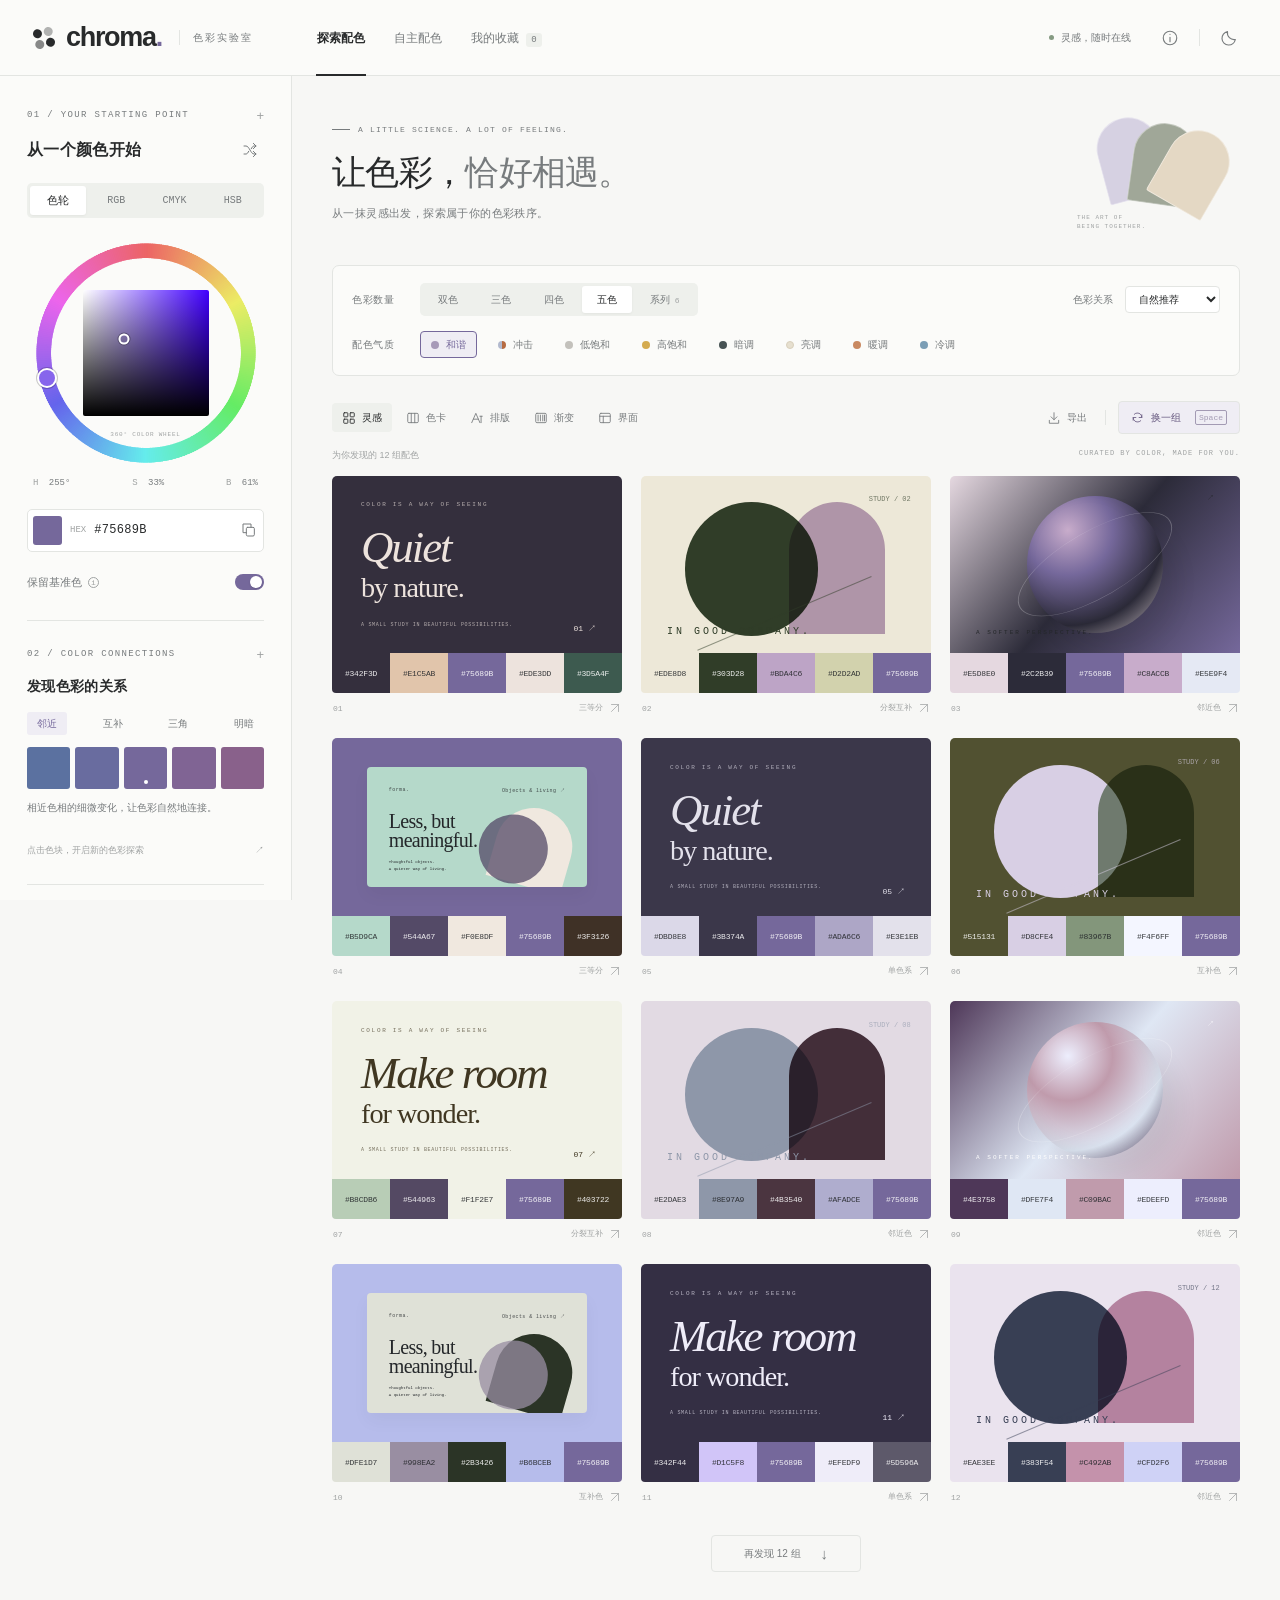
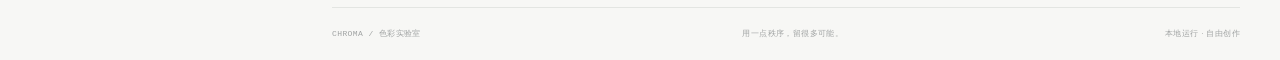
==== commit 324c84ec: "feat: add custom palette editing and update user guides" ====
--- a/index.html
+++ b/index.html
@@ -37,6 +37,7 @@
     </a>
     <nav class="primary-nav" aria-label="主导航">
       <button class="nav-item active" data-page="explore">探索配色</button>
+      <button class="nav-item" data-page="custom">自主配色</button>
       <button class="nav-item" data-page="favorites">我的收藏 <span id="favorite-count">0</span></button>
     </nav>
     <div class="header-actions">
@@ -50,7 +51,7 @@
   <div class="workspace">
     <aside class="sidebar" aria-label="选色面板">
       <div class="sidebar-heading"><span class="eyebrow">01 / YOUR STARTING POINT</span><span class="tiny-cross">+</span></div>
-      <div class="section-title"><h2>从一个颜色开始</h2><button id="random-color" class="icon-button small" aria-label="随机基准色" title="随机基准色"><svg><use href="#i-shuffle"/></svg></button></div>
+      <div class="section-title"><h2 id="picker-title">从一个颜色开始</h2><button id="random-color" class="icon-button small" aria-label="随机基准色" title="随机基准色"><svg><use href="#i-shuffle"/></svg></button></div>
       <div class="picker-tabs segmented" role="tablist" aria-label="选色模式">
         <button id="tab-wheel" class="active" role="tab" aria-selected="true" aria-controls="picker-panel" data-picker="wheel">色轮</button>
         <button id="tab-rgb" role="tab" aria-selected="false" aria-controls="picker-panel" data-picker="rgb">RGB</button>
@@ -97,6 +98,8 @@
 
       <section class="generator-controls" aria-label="配色生成设置">
         <div class="control-row"><span class="control-label">色彩数量</span><div class="count-options segmented" role="group" aria-label="色彩数量"><button data-count="2" aria-pressed="false">双色</button><button data-count="3" aria-pressed="false">三色</button><button data-count="4" aria-pressed="false">四色</button><button class="active" data-count="5" aria-pressed="true">五色</button><button data-count="6" aria-pressed="false">系列 <small>6</small></button></div><div class="rule-select-wrap"><label for="harmony-select">色彩关系</label><select id="harmony-select"><option value="auto">自然推荐</option><option value="analogous">邻近色</option><option value="complement">互补色</option><option value="split">分裂互补</option><option value="triadic">三等分</option><option value="tetradic">四等分</option><option value="mono">单色系</option></select></div></div>
+
+        <div id="custom-controls" hidden><div class="custom-heading"><span class="control-label">指定颜色</span><span id="custom-editing" role="status">正在编辑颜色 1</span></div><div id="custom-colors" class="custom-colors" role="group" aria-label="选择要编辑的颜色"></div><p id="custom-order-hint" class="custom-order-hint">拖动交换顺序，减少颜色时保留前几色。也可用 Alt + ← / → 调整。</p></div>
         <div class="control-row effects-row"><span class="control-label">配色气质</span><div class="effect-options" role="group" aria-label="配色效果"><button data-effect="harmony" class="active" aria-pressed="true"><i class="effect-dot harmony"></i>和谐</button><button data-effect="impact" aria-pressed="false"><i class="effect-dot impact"></i>冲击</button><button data-effect="muted" aria-pressed="false"><i class="effect-dot muted"></i>低饱和</button><button data-effect="vivid" aria-pressed="false"><i class="effect-dot vivid"></i>高饱和</button><button data-effect="dark" aria-pressed="false"><i class="effect-dot dark"></i>暗调</button><button data-effect="light" aria-pressed="false"><i class="effect-dot light"></i>亮调</button><button data-effect="warm" aria-pressed="false" title="米杏、赭橙与暖红，保留锁定的基准色"><i class="effect-dot warm"></i>暖调</button><button data-effect="cool" aria-pressed="false" title="青蓝与灰紫，保留锁定的基准色"><i class="effect-dot cool"></i>冷调</button></div></div>
       </section>
 
@@ -129,7 +132,20 @@
 
   <dialog id="export-dialog" class="export-dialog" aria-labelledby="export-title"><div class="dialog-heading"><div><span class="eyebrow">TAKE YOUR COLORS WITH YOU</span><h2 id="export-title">把灵感带走</h2></div><button class="icon-button close-dialog" aria-label="关闭导出"><svg><use href="#i-close"/></svg></button></div><p id="export-description"></p><div class="export-options segmented" role="group" aria-label="导出格式"><button data-format="css" class="active" aria-pressed="true">CSS 变量</button><button data-format="json" aria-pressed="false">JSON</button><button data-format="svg" aria-pressed="false">SVG 色卡</button></div><pre id="export-preview" tabindex="0"></pre><div class="dialog-actions"><span id="export-file-label" class="mono"></span><div><button id="copy-export" class="secondary-button"><svg><use href="#i-copy"/></svg>复制</button><button id="download-export" class="primary-button"><svg><use href="#i-download"/></svg>下载文件</button></div></div></dialog>
 
-  <dialog id="help-dialog" class="help-dialog" aria-labelledby="help-title"><div class="dialog-heading"><div><span class="eyebrow">A SMALL GUIDE</span><h2 id="help-title">好配色，从探索开始。</h2></div><button class="icon-button close-dialog" aria-label="关闭使用说明"><svg><use href="#i-close"/></svg></button></div><div class="help-content"><p><b>01 / 定义一种颜色</b>拖动色轮选择色相，在中心方块选择饱和度和明度；也可以输入 HEX，或切换 RGB、CMYK、HSB 数值。色轮支持方向键，HSB 与 HSV 含义相同。</p><p><b>02 / 决定相处的方式</b>选择 2–6 种颜色、色彩关系和配色气质。打开「保留基准色」，每组配色都会包含这个准确色值；其他颜色随气质变化。关闭后，基准色也会随风格微调。</p><p><b>03 / 放进真实的设计里</b>切换色卡、排版、渐变、界面预览。点击预览查看所有色值与文字对比度，点击小色块直接复制 HEX。按空格换一组，按 Esc 关闭弹窗。</p><p><b>04 / 带走你的灵感</b>收藏保存在当前浏览器中，可导出 CSS、JSON 或 SVG。清理浏览器数据会移除收藏，建议导出留存。所有功能离线可用，不上传数据。</p><p class="help-footnote">CMYK 为无 ICC 色彩配置的屏幕近似换算；印刷前请根据纸张、油墨与印刷配置打样。推荐由色彩关系与明暗、饱和度规则生成，视觉预览帮助你做最后的判断。</p></div></dialog>
+  <dialog id="help-dialog" class="help-dialog" aria-labelledby="help-title">
+    <div class="dialog-heading"><h2 id="help-title">使用说明</h2><button class="icon-button close-dialog" aria-label="关闭使用说明"><svg><use href="#i-close"/></svg></button></div>
+    <div class="help-content">
+      <p><b>选择颜色</b>左侧支持色轮、RGB、CMYK、HSB 和 HEX。拖动色轮外圈选色相，中心方块调整饱和度和明度；HEX 支持三位或六位输入。HSB 与 HSV 含义相同。聚焦色轮后用方向键调整，按住 Shift 每次调整 10°。</p>
+      <p><b>探索配色</b>选择 2–6 种颜色、色彩关系和配色气质。「保留基准色」打开时，每组包含准确的基准 HEX，气质只影响其他颜色；关闭后，基准色也可能调整。</p>
+      <p><b>自主配色</b>第一次使用时沿用探索页当前第一组配色，之后保留自己编辑的颜色。点击颜色选项卡，左侧选色面板便用于编辑该颜色，预览即时更新。下方「发现色彩的关系」跟随当前颜色，点击关联色即可应用到这个栏位。</p>
+      <p><b>交换顺序与保留颜色</b>把一张颜色选项卡拖到另一张上即可交换位置，鼠标和触屏均可使用。正在编辑的颜色随位置移动，当前预览中的对应两色也会互换。减少数量时保留前几色，隐藏栏位的色值不会清除；再次增加数量或刷新后仍可恢复。聚焦选项卡后按 Alt + ← / → 也可交换，拖到空白处或按 Esc 取消拖动。</p>
+      <p><b>预览与换组</b>可切换灵感、色卡、排版、渐变和界面。「换一组」替换为新的 12 组，「再发现 12 组」保留当前结果并追加。自主配色只打乱指定颜色的排列，不改变 HEX；预览、收藏和导出只包含当前启用的颜色。自主配色的排版预览按当前排列显示，可交换文字色与背景色。</p>
+      <p><b>详情、收藏与导出</b>点击卡片底部的小色块复制 HEX，点击大预览或箭头打开详情，查看色值和 WCAG 对比度。爱心用于收藏；已收藏的配色不随后续编辑改变。工具栏可将当前页配色导出为 CSS、JSON 或 SVG，详情中可导出单组 SVG。</p>
+      <p><b>键盘操作</b>在探索或自主配色页的空白处按 Space 换一组；输入框、按钮、色轮或弹窗有焦点时不触发。按 Esc 关闭弹窗，或取消拖动。</p>
+      <p><b>保存与隐私</b>收藏、选项和自主配色只保存在当前浏览器的本地存储中，不会上传服务器或 GitHub。不同设备、浏览器或文件地址可能使用不同的记录。清理网站数据或使用无痕窗口可能丢失记录，请先导出留存。浏览器禁止存储时仍可编辑和导出，但记录可能在刷新后丢失。</p>
+      <p class="help-footnote">所有功能可离线使用。导出采用实际显示的 sRGB 色值，渐变色卡保留原始端点色。CMYK 为无 ICC 配置的屏幕近似换算，印刷前请按目标纸张和印刷配置转换并打样。</p>
+    </div>
+  </dialog>
   <div id="toast" class="toast" role="status" aria-live="polite"><svg><use href="#i-check"/></svg><span></span></div>
   <script src="color-engine.js"></script>
   <script src="app.js"></script>
--- a/styles.css
+++ b/styles.css
@@ -9,4 +9,7 @@
 @media(max-width:1050px){.offline-status{display:none}.palette-grid{grid-template-columns:repeat(2,minmax(0,1fr))}.intro-art{display:none}.control-row{gap:14px}.rule-select-wrap{margin-left:0}.rule-select-wrap select{max-width:108px;padding-right:7px}.count-options button{padding:6px 10px}.effect-options{gap:5px}.effect-options button{padding:5px 9px}.effects-row{align-items:flex-start}.effects-row .control-label{padding-top:6px}.control-row:first-child{flex-wrap:wrap}.control-row:first-child .rule-select-wrap{margin-left:auto}.view-options button span{display:none}.view-options button{padding:8px}.view-options button svg{width:15px;height:15px}.preview-type .preview-big{font-size:47px}.main-footer>span:nth-child(2){display:none}.collection-heading>span:last-child{display:none}}
 @media(max-width:760px){.site-header{height:65px;padding:0 20px;gap:15px}.brand-caption{display:none}.brand-word{font-size:25px}.primary-nav{gap:16px;margin-left:auto}.nav-item{font-size:11px}.header-actions{margin-left:0;gap:0}.header-actions #help-button,.header-divider{display:none}.workspace{grid-template-columns:230px minmax(0,1fr)}.sidebar{top:65px;height:calc(100dvh - 65px);padding:22px 17px}.sidebar .eyebrow{font-size:8px;letter-spacing:.8px}.section-title h2{font-size:14px}.wheel-wrap{width:194px;height:194px}.sv-square{width:104px;height:104px}.wheel-note{bottom:26px;font-size:5px}.hsb-summary{margin-bottom:17px;font-size:8px}.hex-control{gap:6px}.hex-label{font-size:8px}#hex-input{font-size:11px}.channel-panel{height:234px;gap:14px}.relation-tabs button{padding:4px 8px}.related-swatch{height:37px}.sidebar-bottom{gap:9px}.sidebar-bottom p{font-size:8px}main{padding:25px 21px 0}h1{font-size:25px;letter-spacing:0}.intro{min-height:100px;margin-bottom:24px}.intro p{font-size:10px;line-height:1.8}.intro-eyebrow{font-size:6px;letter-spacing:.5px}.intro-eyebrow .small-line{width:10px}.generator-controls{padding:14px;gap:13px}.control-row{gap:9px}.control-label{width:100%;font-size:9px}.count-options{width:100%}.count-options button{flex:1;padding:5px 8px;font-size:9px}.control-row:first-child .rule-select-wrap{margin-left:0;width:100%;justify-content:space-between}.rule-select-wrap label{display:block;font-size:9px}.rule-select-wrap select{max-width:140px;font-size:9px}.effects-row{flex-wrap:wrap}.effect-options{gap:4px}.effect-options button{font-size:9px;padding:5px 8px;gap:5px}.effect-dot{width:6px;height:6px}.gallery-toolbar{flex-wrap:wrap;margin-top:18px}.view-options{width:100%;justify-content:space-between}.view-options button span{display:inline;font-size:9px}.view-options button{padding:6px}.view-options button svg{width:12px;height:12px}.gallery-actions{margin-left:auto}.gallery-actions .text-button{font-size:9px}.palette-grid{grid-template-columns:1fr;gap:22px}.card-art{aspect-ratio:1.6}.preview-type .preview-big{font-size:47px}.favorite-button{opacity:1;transform:none}.main-footer>span:last-child{display:none}.sidebar-rule{margin:20px 0}.sidebar-bottom{margin-top:20px}.palette-strip button span{font-size:8px}.load-more{padding:9px 22px;font-size:9px}.dialog-actions{flex-wrap:wrap}.dialog-actions>div{margin-left:auto}.detail-colors{gap:6px}.detail-color p{font-size:7px}.detail-color .color-code{font-size:8px}.contrast-score{width:145px}.contrast-result{gap:15px}}
 @media(max-width:520px){.site-header{padding:0 15px;height:60px;gap:10px}.brand-mark{grid-template-columns:7px 7px;grid-template-rows:7px 7px}.brand-word{font-size:23px}.brand{gap:8px}.primary-nav{gap:14px}.nav-item{font-size:10px}.nav-item span{font-size:8px;margin-left:1px}.header-actions .icon-button{width:29px}.workspace{display:block}.sidebar{position:relative;top:0;height:auto;padding:22px 22px 20px;display:grid;grid-template-columns:1fr 1fr;column-gap:20px;border-right:0;border-bottom:1px solid var(--line);overflow:visible}.sidebar>.sidebar-heading:first-child{grid-column:1/-1}.section-title{grid-column:1/-1;margin:9px 0 13px}.picker-tabs{grid-column:1/-1;margin-bottom:5px}.sidebar #picker-panel{grid-column:1;grid-row:4/9;align-self:start;min-width:0}.wheel-wrap{width:162px;height:162px;margin:7px auto 0}.sv-square{width:86px;height:86px}.wheel-note{bottom:23px;font-size:4px}.hue-marker{width:12px;height:12px}.hsb-summary{font-size:7px;margin:7px 0 0;gap:3px}.hsb-summary b{margin-left:1px}.hex-control{grid-column:2;align-self:start;margin-top:15px;width:100%;height:38px;gap:5px}.hex-label{display:none}.native-color-wrap{width:22px;height:25px}.hex-control .icon-button{width:22px}.hex-control .icon-button svg{width:13px}#hex-input{font-size:10px}.input-error{grid-column:2;font-size:8px;min-height:0}.switch-row{grid-column:2;margin:0;font-size:9px;gap:5px}.switch-row .hint-dot{display:none}.sidebar-rule{display:none}.sidebar>.sidebar-heading:nth-of-type(6){display:none}.sidebar>.sidebar-heading:not(:first-child){display:none}.relationship-title{display:none}.relation-tabs{grid-column:2;margin:8px 0;gap:0}.relation-tabs button{font-size:9px;padding:3px 7px}.related-colors{grid-column:2;gap:3px}.related-swatch{height:27px}.relation-description{grid-column:1/-1;font-size:9px;min-height:0;text-align:center;margin:12px 0 0}.micro-note,.sidebar-bottom{display:none}.channel-panel{height:183px;padding:12px 0 0;gap:10px}.channel-row{grid-template-columns:1fr 39px;gap:4px}.channel-row input[type=number]{width:39px;font-size:9px}.channel-label{font-size:8px;gap:4px}.channel-row input[type=range]{height:5px}.channel-note{font-size:7px}.channel-panel:has(.channel-row:nth-child(4)){gap:6px}.channel-panel:has(.channel-row:nth-child(4)) .channel-label{font-size:7px}main{padding:26px 19px 0}.intro{margin-bottom:22px;min-height:100px}.intro-eyebrow{font-size:6px;letter-spacing:1px}h1{font-size:30px;margin:10px 0}.intro p{font-size:10px}.generator-controls{padding:15px}.control-row .control-label{width:48px;font-size:10px}.control-row:first-child{gap:11px}.count-options{width:auto;flex:1}.count-options button{padding:6px 8px}.control-row:first-child .rule-select-wrap{margin-left:59px;width:calc(100% - 59px)}.effects-row{flex-wrap:nowrap}.effect-options{gap:5px}.effect-options button{font-size:9px;padding:5px 8px}.gallery-toolbar{flex-wrap:nowrap;gap:8px;margin:20px 0 14px}.view-options{width:auto;gap:2px}.view-options button{padding:7px}.view-options button span{display:none}.view-options button svg{width:15px;height:15px}.gallery-actions{gap:3px}.gallery-actions .toolbar-divider{margin:0 2px}.generate-button{padding:8px;font-size:9px;gap:4px}.generate-button svg{width:12px}.text-button{padding:4px}.gallery-actions .text-button span{display:none}.palette-grid{grid-template-columns:repeat(2,minmax(0,1fr));gap:20px 12px}.card-art{aspect-ratio:1.13}.preview-type{padding:12%}.preview-type .preview-big{font-size:32px;letter-spacing:-1.5px}.preview-type .preview-label{font-size:4px;letter-spacing:1px;margin-bottom:13%}.preview-type .preview-foot{font-size:4px;letter-spacing:.3px;margin-top:16%}.preview-type .type-index{font-size:6px}.palette-strip{height:31px}.palette-strip button span{font-size:5px;letter-spacing:-.4px}.card-number{font-size:7px}.card-meta>button{font-size:7px;gap:2px}.card-meta>button>span{display:none}.card-meta{padding-top:8px}.favorite-button{width:23px;height:23px;top:7px;right:7px}.favorite-button svg{width:12px}.poster-word{font-size:7px;letter-spacing:1.5px}.poster-number,.gradient-corner{font-size:5px}.gradient-caption{font-size:4px;letter-spacing:1px}.mini-ui-main strong{font-size:16px}.preview-ui{padding:10% 8%}.mini-ui-nav{font-size:4px}.mini-ui-main p{font-size:3px}.mini-ui-button{font-size:3px;padding:4px 5px}.load-more{margin-top:26px}.main-footer{padding:18px 0}.main-footer>span:last-child{display:inline;font-size:7px}.detail-preview{height:170px}.detail-preview .preview-big{font-size:62px}.detail-colors{grid-template-columns:repeat(3,minmax(0,1fr));gap:14px 10px}.detail-color p{font-size:8px}.detail-color .color-code{font-size:10px}.detail-section-heading>span{max-width:134px;font-size:8px;text-align:right}dialog{padding:20px;max-height:calc(100dvh - 24px);width:calc(100% - 24px);border-radius:9px}.dialog-heading h2{font-size:22px}.contrast-heading h3{font-size:11px}.contrast-heading>span{font-size:7px}.contrast-result{gap:12px}.contrast-score{width:112px}.contrast-score>strong{font-size:22px}#contrast-example{padding:17px 12px}#contrast-example strong{font-size:16px}#contrast-example span{font-size:7px}.contrast-badge{font-size:7px;padding:2px 3px}.dialog-actions{gap:12px}.dialog-actions>div{gap:6px}.primary-button,.secondary-button{font-size:9px;padding:8px 10px}.export-options button{font-size:10px;padding:7px 16px}.export-dialog .dialog-actions>span{width:100%}.help-content p{font-size:11px}.help-content .help-footnote{font-size:9px}}
+.custom-heading{display:flex;align-items:center;justify-content:space-between;gap:12px;margin-bottom:11px}.custom-heading .control-label{width:auto}.custom-heading>span:last-child{font-size:10px;color:var(--muted);min-width:0}.custom-colors{display:flex;gap:9px}.custom-color{flex:1;min-width:0;text-align:left;padding:13px 11px;min-height:78px;border-radius:4px;display:flex;flex-direction:column;justify-content:space-between;gap:12px;position:relative}.custom-color{touch-action:none;user-select:none;cursor:grab}.custom-color span{font-size:10px}.custom-color.is-dragging{opacity:.4;cursor:grabbing}.custom-color.is-drop-target{outline:2px dashed var(--ink);outline-offset:3px}.custom-drag-ghost{position:fixed;z-index:80;pointer-events:none;opacity:.9;outline:2px solid var(--ink);outline-offset:2px;cursor:grabbing}.custom-order-hint{margin:12px 0 0;font-size:10px;color:var(--muted);line-height:1.7}.custom-color b{font:11px var(--mono)}.custom-color.active{outline:2px solid var(--ink);outline-offset:3px}.custom-color.active span:after{content:' · 编辑中'}.custom-color:focus-visible{outline:2px solid var(--accent);outline-offset:5px}.custom-page .sidebar>.switch-row{display:none}.custom-page .palette-card{animation:none}
+@media(max-width:760px){.custom-colors{flex-wrap:wrap}.custom-color{flex:1 1 28%;padding:11px;min-height:70px}.custom-heading>span:last-child{font-size:9px}}
+@media(max-width:520px){.site-header{flex-wrap:wrap;height:auto;min-height:60px;row-gap:0;padding-top:12px}.primary-nav{order:3;width:100%;height:40px;margin:7px 0 0;justify-content:space-between;gap:15px}.header-actions{margin-left:auto}.nav-item{font-size:11px}.custom-heading{align-items:flex-start}.custom-heading>span:last-child{max-width:180px;text-align:right}.custom-color{min-height:68px}.custom-color b{font-size:10px}}
 @media(prefers-reduced-motion:reduce){*{scroll-behavior:auto!important;transition:none!important;animation:none!important}}
